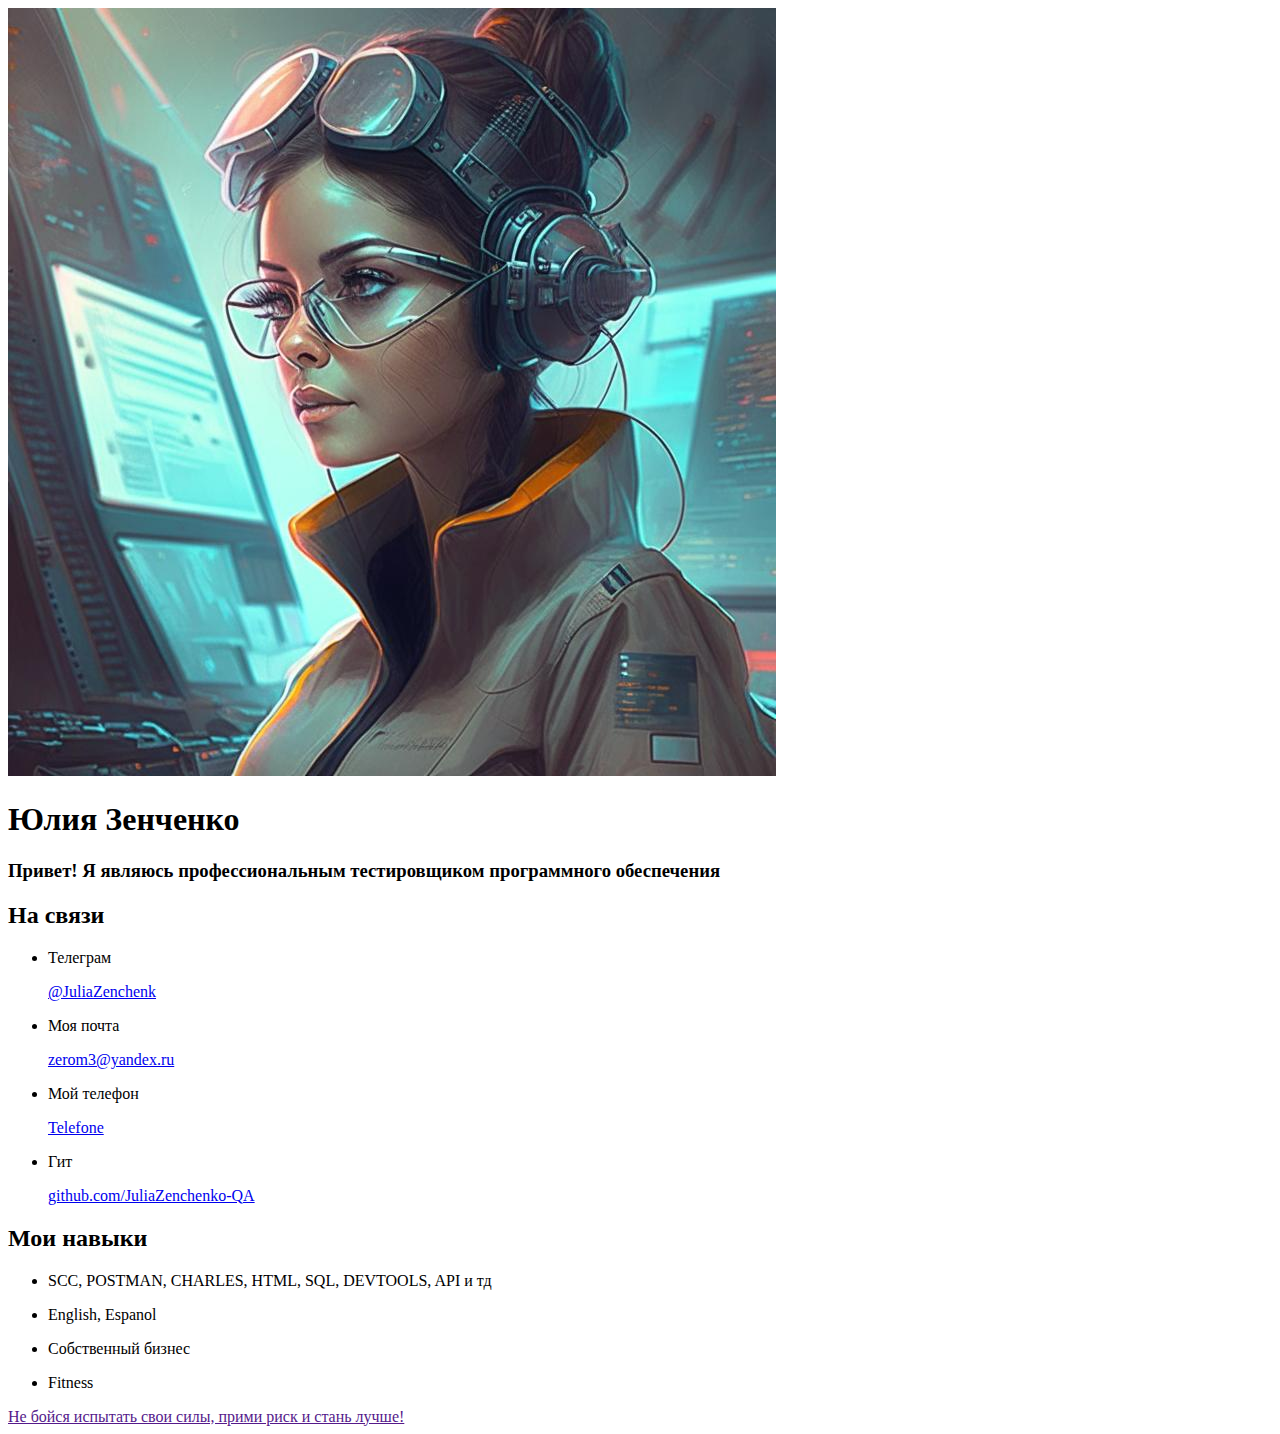
==== index.html @ e70d259f "Add files via upload" ====
<!DOCTYPE html>
<html lang="ru">
   <meta charset="UTF-8" />
    <meta http-equiv="X-UA-Compatible" content="IE=edge" />
    <meta name="viewport" content="width=device-width, initial-scale=1.0" />
    <link href="./normalize.css" rel="stylesheet" />
    <link href="./ios.css" rel="stylesheet" />
    <title>Сайт-визитка</title>
  <head>
  	<link rel="icon" href="https://github.com/JuliaZenchenko-QA/JuliaZenchenko-QA.github.io/blob/main/favicon.ico" type="image/x-icon">
  </head>
<body>
    <header class="header">
      <img src="avatar.png"/>
      <div class="header__textContainer">
      	</div>
      
    </header>
    <main>
      <section class="links">
        <h1 class="header__title">Юлия Зенченко</h1>

        <h3 class="header__subtitle">Привет! Я являюсь профессиональным тестировщиком программного обеспечения </h3>
      
        <h2 class="links__header">На связи</h2>
        <ul class="links__container">
          <li class="links__link">
            <p class="links__title">Телеграм</p>
            <a href="https://t.me/JuliaZenchenk" class="linsk__link">@JuliaZenchenk</a>
          </li>
          <li class="links__link">
            <p class="links__title">Моя почта</p>
            <a href="mailto:zerom3@yandex.ru" class="linsk__link">zerom3@yandex.ru</a> 

          </li>
          <li class="links__link">
            <p class="links__title">Мой телефон</p>
            <a href="tel:+7 (964) 359-58-09" onclick="showPhoneNumber()" class="linsk__link">Telefone </a>
          </li>
          <li class="links__link">
            <p class="links__title">Гит</p>
            <a href="https://github.com/JuliaZenchenko-QA" class="linsk__link"
              >github.com/JuliaZenchenko-QA</a
            >
          </li>
        </ul>
      </section>
      <section class="links">
        <h2 class="links__header">Мои навыки </h2>
        <ul class="links__container">
          <li class="links__link">
            <p class="links__title">SCC, POSTMAN, CHARLES, HTML, SQL, DEVTOOLS, API и тд</p>
          
          </li>
          <li class="links__link">
            <p class="links__title">English, Espanol</p>
           
          </li>
          <li class="links__link">
            <p class="links__title">Собственный бизнес</p>
           
          </li>
          <li class="links__link">
            <p class="links__title">Fitness</p>
            
          
        </ul>
      </section>
    </main>
    <footer>
      <a class="button-link" href=""> Не бойся испытать свои силы, прими риск и стань лучше! </a>
    </footer>
  </body>
</html>
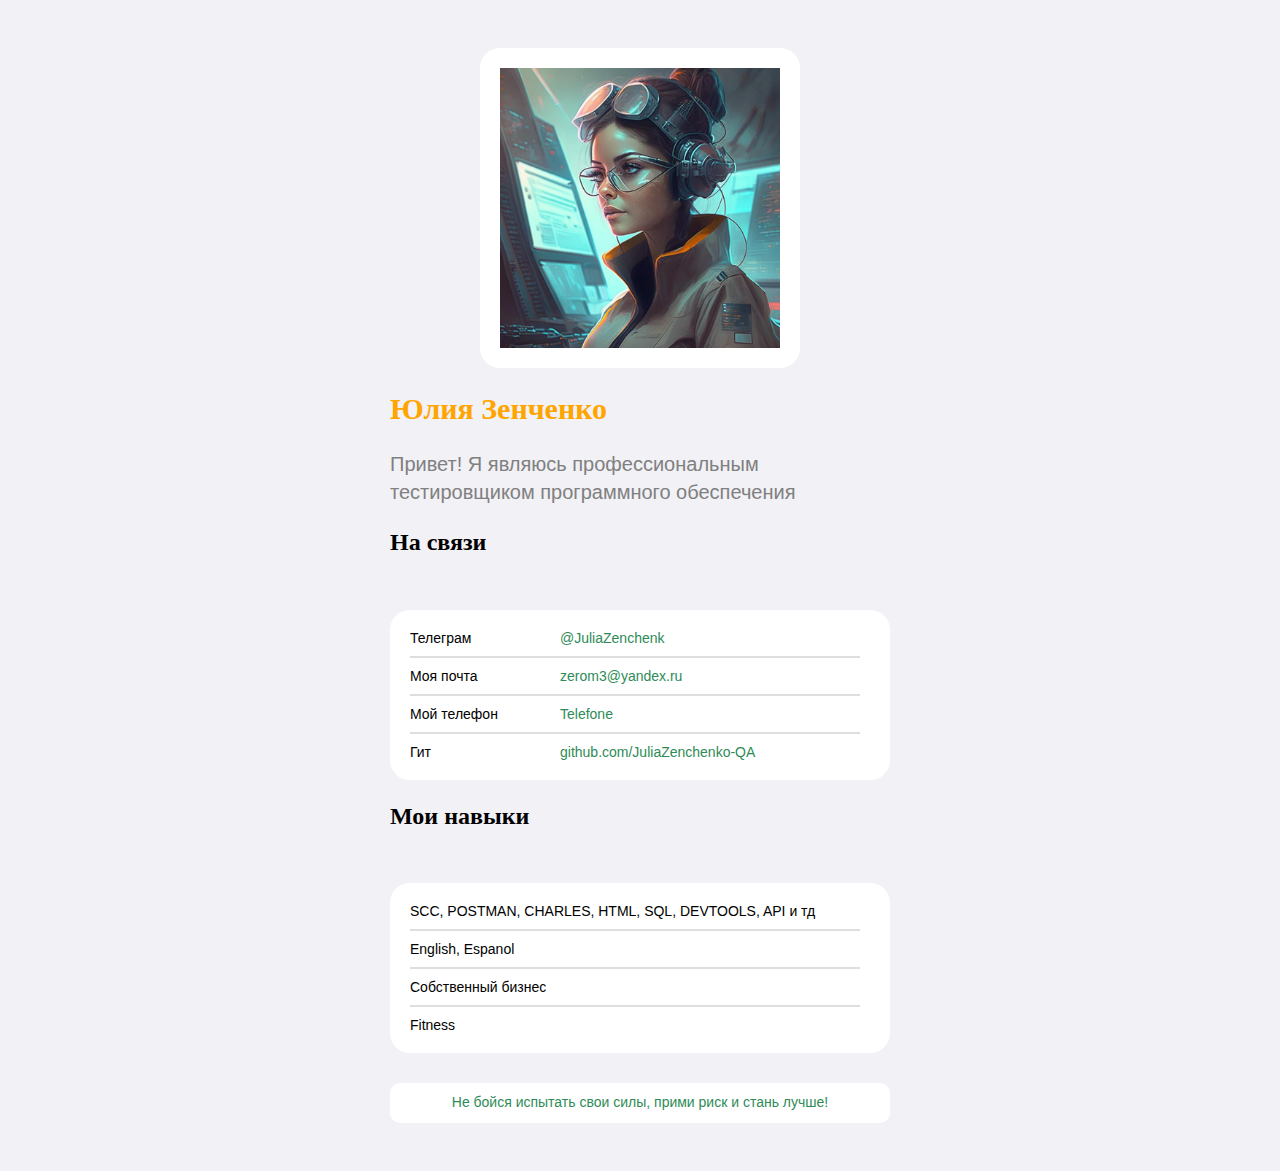
==== commit 1bcc5d6e: "Update index.html" ====
--- a/index.html
+++ b/index.html
@@ -7,7 +7,7 @@
     <link href="./ios.css" rel="stylesheet" />
     <title>Сайт-визитка</title>
   <head>
-  	<link rel="icon" href="https://github.com/JuliaZenchenko-QA/JuliaZenchenko-QA.github.io/blob/main/favicon.ico" type="image/x-icon">
+  	<link rel="icon" href="https://raw.githubusercontent.com/JuliaZenchenko-QA/JuliaZenchenko-QA.github.io/main/favicon.ico" type="image/x-icon">
   </head>
 <body>
     <header class="header">
@@ -71,4 +71,4 @@
       <a class="button-link" href=""> Не бойся испытать свои силы, прими риск и стань лучше! </a>
     </footer>
   </body>
-</html>+</html>
--- a/ios.css
+++ b/ios.css
@@ -0,0 +1,142 @@
+body {
+  font-family: "Helvetica", sans-serif;
+  background-color: #f2f1f6;
+  color: black;
+  display: flex;
+  flex-direction: column;
+  justify-content: center;
+  align-items: center;
+}
+
+.header {
+  box-sizing: border-box;
+  margin: 40px 0 20px 0;
+  display: flex;
+
+  width: 320px;
+  column-gap: 20px;
+  row-gap: 10px;
+  border-radius: 20px;
+  padding: 20px;
+  background-color: #ffffff;
+}
+
+.header__textContainer {
+  display: flex;
+  flex-direction: column;
+  gap: 10px;
+}
+
+img {
+width: 100%;
+height: 100%;
+}
+
+.header__avatar {
+  border-radius: 50%;
+  width: 100px;
+  height: 100px;
+}
+
+.header__title {
+  margin: 0;
+  font-weight: 600;
+  font-size: 30px;
+  color: orange;
+  line-height: 1.4;
+  font-family: "Helvetica Neue";
+  align-items: center;
+}
+
+.header__subtitle {
+  color: grey;
+  font-weight: 500;
+  font-size: 20px;
+  line-height: 1.4;
+  margin: 10;
+}
+
+.links {
+  width: 500px;
+  margin-bottom: 20px;
+}
+
+.links__header {
+  font-size: 24px;
+  line-height: 1.4;
+  margin: 0 0 50px 0;
+  font-family: "Helvetica Neue";
+}
+
+.links__container {
+  list-style-type: none;
+  background: #ffffff;
+  border-radius: 20px;
+  display: flex;
+  flex-direction: column;
+  align-items: flex-start;
+  padding: 20px 20px 10px;
+  gap: 10px;
+  flex: none;
+  order: 1;
+  flex-grow: 0;
+  box-sizing: border-box;
+  margin: 0;
+}
+
+.links__link,
+.links__title {
+  font-size: 14px;
+  font-size: 1.4;
+}
+
+.links__link {
+  display: flex;
+  flex-direction: row;
+  align-items: flex-start;
+  padding: 0px 0px 10px;
+  gap: 50px;
+  border-bottom: 2px solid #dedede;
+  width: 450px;
+}
+
+.links__link:last-child {
+  border-bottom: none;
+}
+
+.linsk__link,
+.links__link:visited {
+  text-decoration: none;
+  color: seagreen;
+}
+
+.links__title {
+  margin: 0;
+  min-width: 100px;
+}
+
+footer {
+  margin: 0 0 40px 0;
+}
+.button-link {
+  margin-top: 10px;
+  box-sizing: border-box;
+  display: flex;
+  flex-direction: row;
+  justify-content: center;
+  align-items: center;
+  padding: 10px;
+  width: 500px;
+  background: #ffffff;
+  border-radius: 10px;
+
+  font-size: 14px;
+  line-height: 1.4;
+
+  color: seagreen;
+  text-decoration: none;
+}
+Footer
+© 2023 GitHub, Inc.
+Footer navigation
+Terms
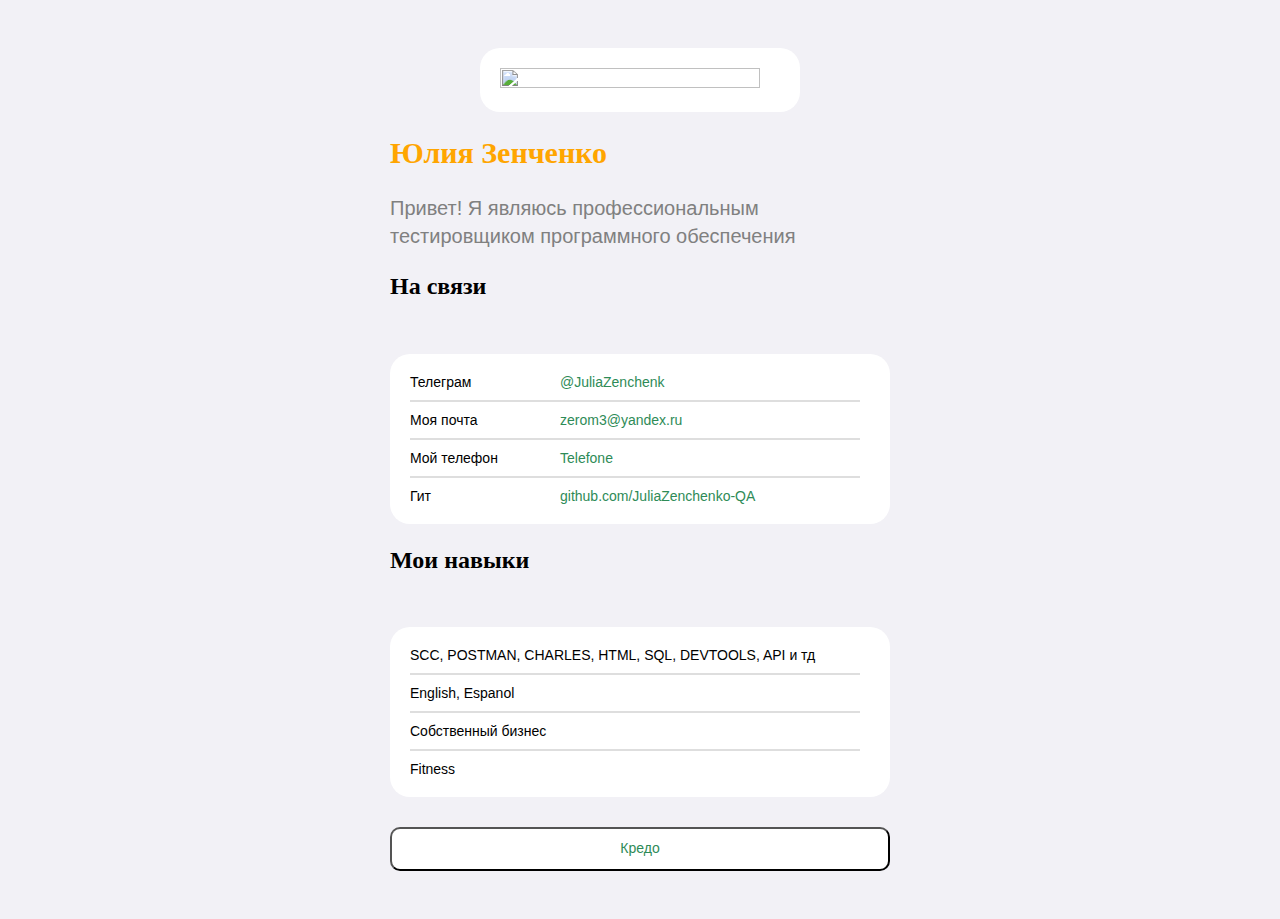
==== commit c817a612: "Update index.html" ====
--- a/index.html
+++ b/index.html
@@ -7,7 +7,7 @@
     <link href="./ios.css" rel="stylesheet" />
     <title>Сайт-визитка</title>
   <head>
-  	<link rel="icon" href="https://raw.githubusercontent.com/JuliaZenchenko-QA/JuliaZenchenko-QA.github.io/main/favicon.ico" type="image/x-icon">
+     <link rel="icon" href="https://github.com/JuliaZenchenko-QA/JuliaZenchenko-QA.github.io.git/favicon.ico" type="image/x-icon">
   </head>
 <body>
     <header class="header">
@@ -68,7 +68,8 @@
       </section>
     </main>
     <footer>
-      <a class="button-link" href=""> Не бойся испытать свои силы, прими риск и стань лучше! </a>
+      <button type = "button" class="button-link" href=""> Кредо </button>
     </footer>
+   <script type="text/javascript" src="js.js"></script>
   </body>
 </html>
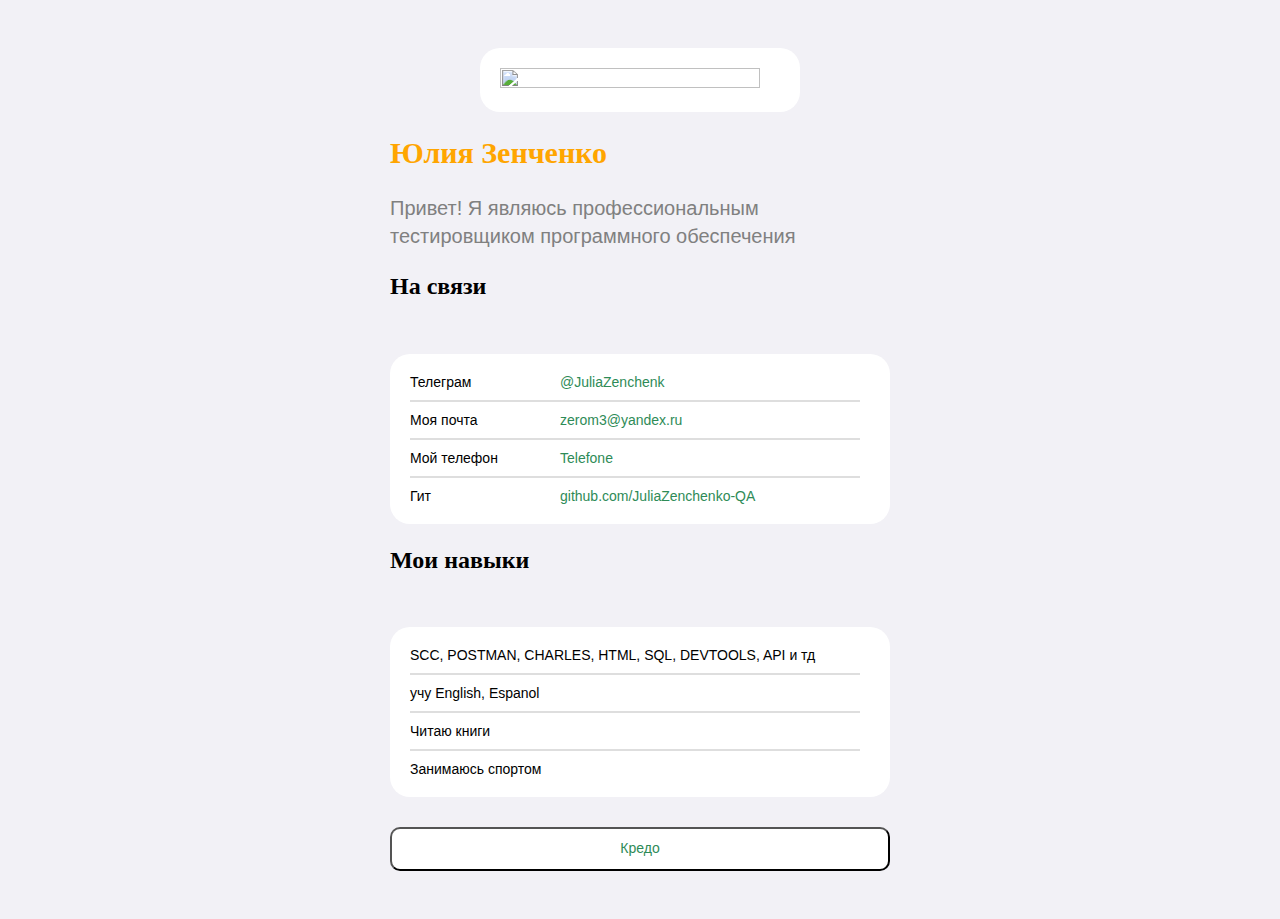
==== commit abc375f4: "Update index.html" ====
--- a/index.html
+++ b/index.html
@@ -11,7 +11,7 @@
   </head>
 <body>
     <header class="header">
-      <img src="avatar.png"/>
+      <img src="Avatar.png"/>
       <div class="header__textContainer">
       	</div>
       
@@ -53,15 +53,15 @@
           
           </li>
           <li class="links__link">
-            <p class="links__title">English, Espanol</p>
+            <p class="links__title">учу English, Espanol</p>
            
           </li>
           <li class="links__link">
-            <p class="links__title">Собственный бизнес</p>
+            <p class="links__title">Читаю книги</p>
            
           </li>
           <li class="links__link">
-            <p class="links__title">Fitness</p>
+            <p class="links__title">Занимаюсь спортом</p>
             
           
         </ul>
